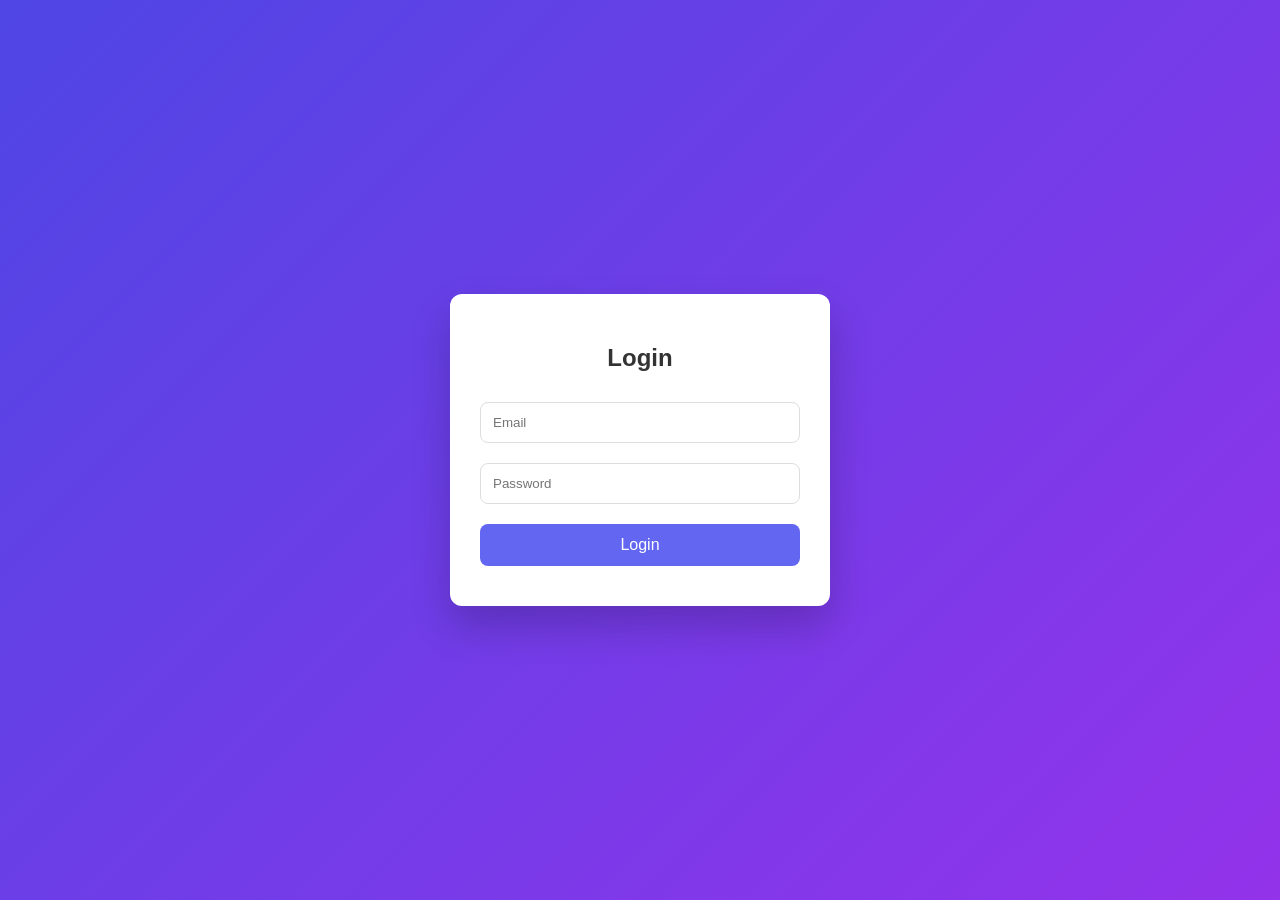
==== index.html @ ebada6c4 "Initial frontend commit" ====
<!DOCTYPE html>
<html>
<head>
  <title>Login</title>
  <link rel="stylesheet" href="css/style.css">
</head>
<body>

<div class="container">
  <h2>Login</h2>
  <input id="email" placeholder="Email">
  <input id="password" type="password" placeholder="Password">
  <button onclick="login()">Login</button>
</div>

<script src="js/script.js"></script>
</body>
</html>
---- css/style.css ----
* {
  box-sizing: border-box;
  font-family: "Segoe UI", sans-serif;
}

body {
  margin: 0;
  min-height: 100vh;
  background: linear-gradient(135deg, #4f46e5, #9333ea);
  display: flex;
  justify-content: center;
  align-items: center;
}

.container {
  background: #fff;
  padding: 30px;
  width: 380px;
  border-radius: 12px;
  box-shadow: 0 20px 40px rgba(0,0,0,0.2);
}

h2 {
  text-align: center;
  margin-bottom: 20px;
  color: #333;
}

input, button {
  width: 100%;
  padding: 12px;
  margin: 10px 0;
  border-radius: 8px;
  border: 1px solid #ddd;
}

input:focus {
  outline: none;
  border-color: #6366f1;
}

button {
  background: #6366f1;
  color: white;
  border: none;
  font-size: 16px;
  cursor: pointer;
}

button:hover {
  background: #4f46e5;
}

.card {
  background: #f9fafb;
  padding: 15px;
  border-radius: 10px;
  margin-bottom: 12px;
}

.logout {
  background: #ef4444;
}
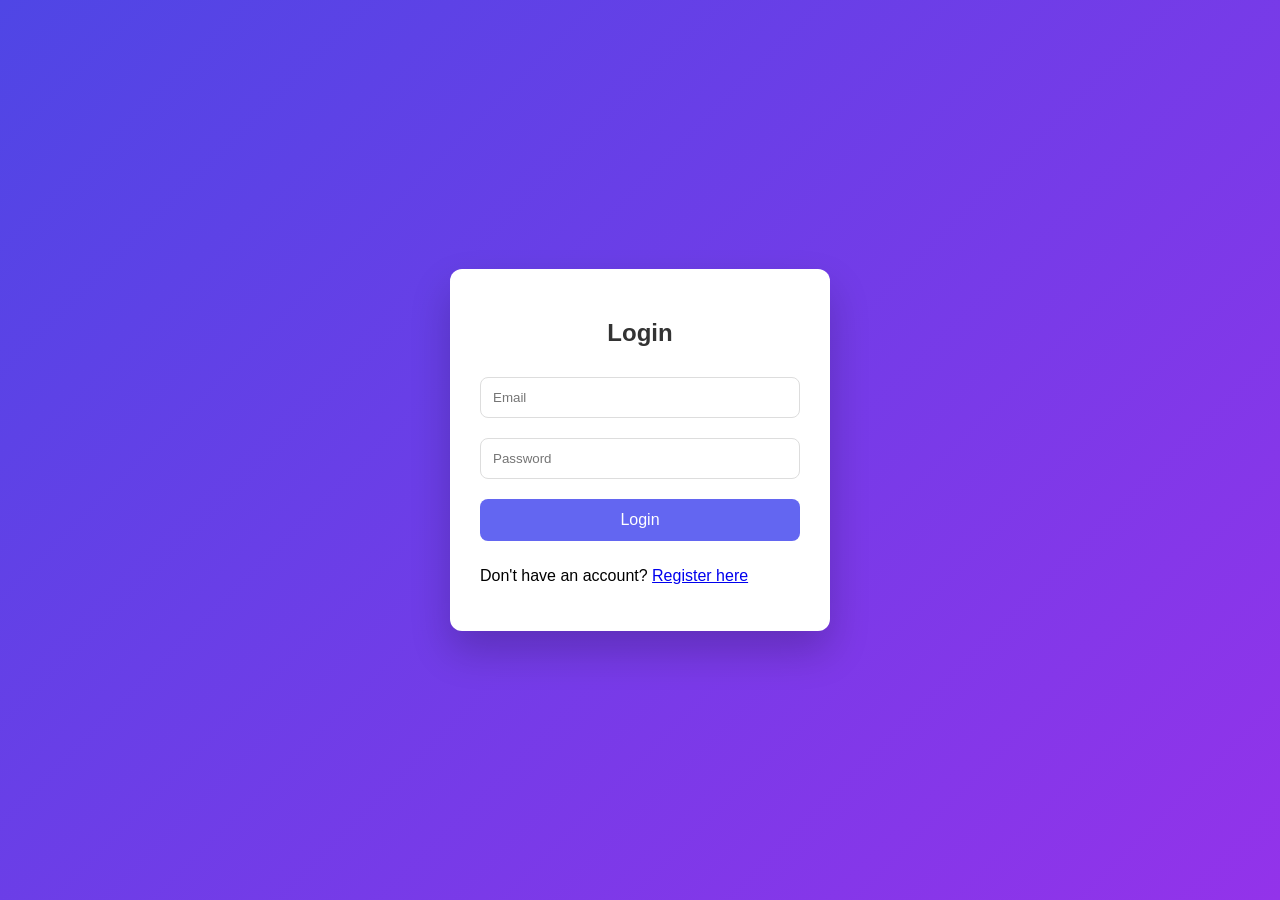
==== commit 3d14c584: "Use correct backend API path and add register page" ====
--- a/index.html
+++ b/index.html
@@ -11,6 +11,7 @@
   <input id="email" placeholder="Email">
   <input id="password" type="password" placeholder="Password">
   <button onclick="login()">Login</button>
+  <p>Don't have an account? <a href="register.html">Register here</a></p>
 </div>
 
 <script src="js/script.js"></script>
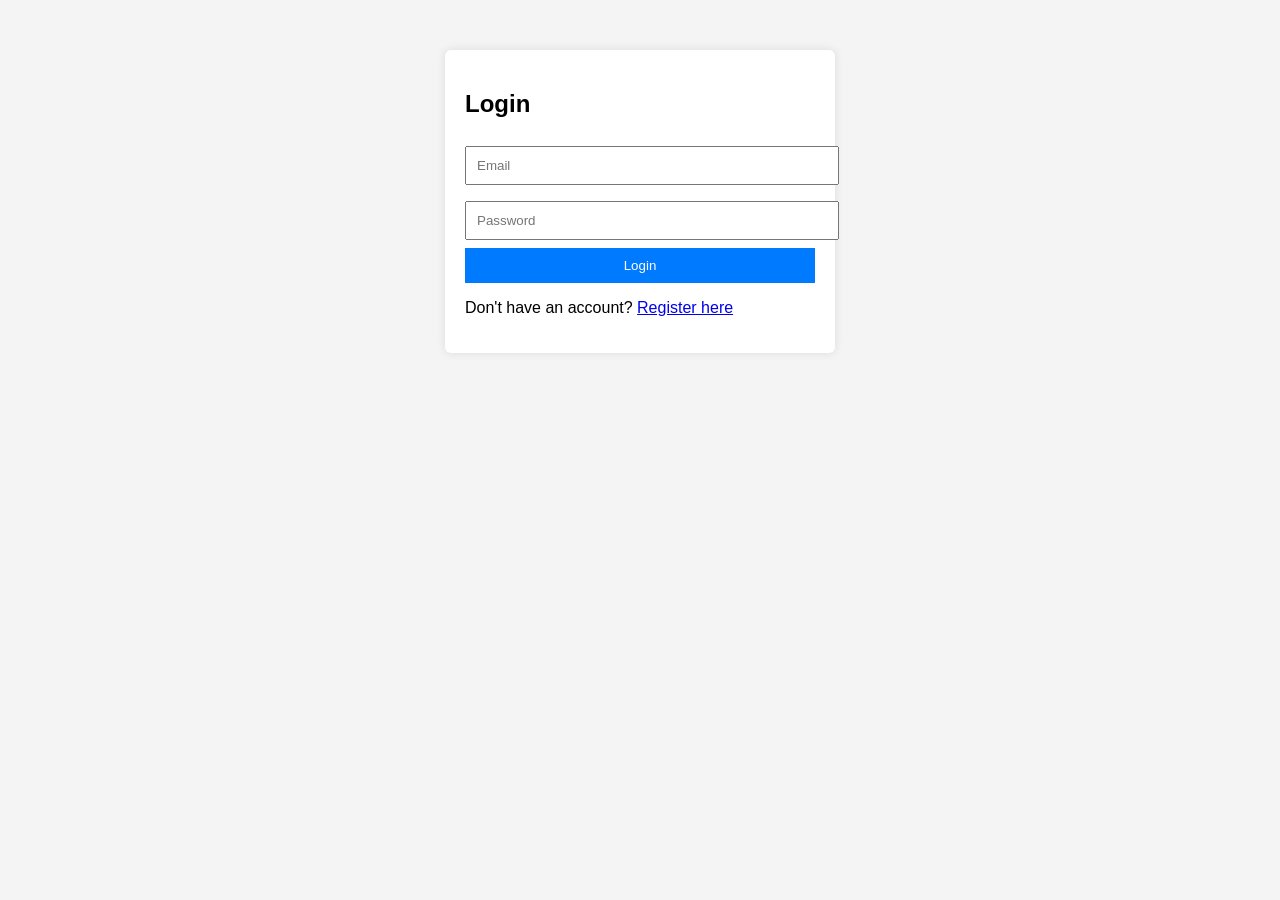
==== commit d0ca3cb3: "Update frontend and fix CORS" ====
--- a/index.html
+++ b/index.html
@@ -4,16 +4,24 @@
   <title>Login</title>
   <link rel="stylesheet" href="css/style.css">
 </head>
+
 <body>
 
 <div class="container">
-  <h2>Login</h2>
-  <input id="email" placeholder="Email">
-  <input id="password" type="password" placeholder="Password">
-  <button onclick="login()">Login</button>
-  <p>Don't have an account? <a href="register.html">Register here</a></p>
+
+<h2>Login</h2>
+
+<input id="email" placeholder="Email">
+<input id="password" type="password" placeholder="Password">
+
+<button onclick="login()">Login</button>
+
+<p>Don't have an account?  
+<a href="register.html">Register here</a></p>
+
 </div>
 
 <script src="js/script.js"></script>
+
 </body>
-</html>
+</html>
--- a/css/style.css
+++ b/css/style.css
@@ -1,63 +1,45 @@
-* {
-  box-sizing: border-box;
-  font-family: "Segoe UI", sans-serif;
+body{
+  font-family: Arial;
+  background:#f4f4f4;
 }
 
-body {
-  margin: 0;
-  min-height: 100vh;
-  background: linear-gradient(135deg, #4f46e5, #9333ea);
-  display: flex;
-  justify-content: center;
-  align-items: center;
+.container{
+  width:350px;
+  margin:50px auto;
+  padding:20px;
+  background:white;
+  border-radius:6px;
+  box-shadow:0 0 10px rgba(0,0,0,0.1);
 }
 
-.container {
-  background: #fff;
-  padding: 30px;
-  width: 380px;
-  border-radius: 12px;
-  box-shadow: 0 20px 40px rgba(0,0,0,0.2);
+input{
+  width:100%;
+  padding:10px;
+  margin:8px 0;
 }
 
-h2 {
-  text-align: center;
-  margin-bottom: 20px;
-  color: #333;
+button{
+  width:100%;
+  padding:10px;
+  background:#007BFF;
+  color:white;
+  border:none;
+  cursor:pointer;
 }
 
-input, button {
-  width: 100%;
-  padding: 12px;
-  margin: 10px 0;
-  border-radius: 8px;
-  border: 1px solid #ddd;
+button:hover{
+  background:#0056b3;
 }
 
-input:focus {
-  outline: none;
-  border-color: #6366f1;
+.card{
+  background:#fafafa;
+  padding:10px;
+  margin:10px 0;
+  border-radius:4px;
+  border:1px solid #ddd;
 }
 
-button {
-  background: #6366f1;
-  color: white;
-  border: none;
-  font-size: 16px;
-  cursor: pointer;
-}
-
-button:hover {
-  background: #4f46e5;
-}
-
-.card {
-  background: #f9fafb;
-  padding: 15px;
-  border-radius: 10px;
-  margin-bottom: 12px;
-}
-
-.logout {
-  background: #ef4444;
-}
+.logout{
+  margin-top:20px;
+  background:red;
+}
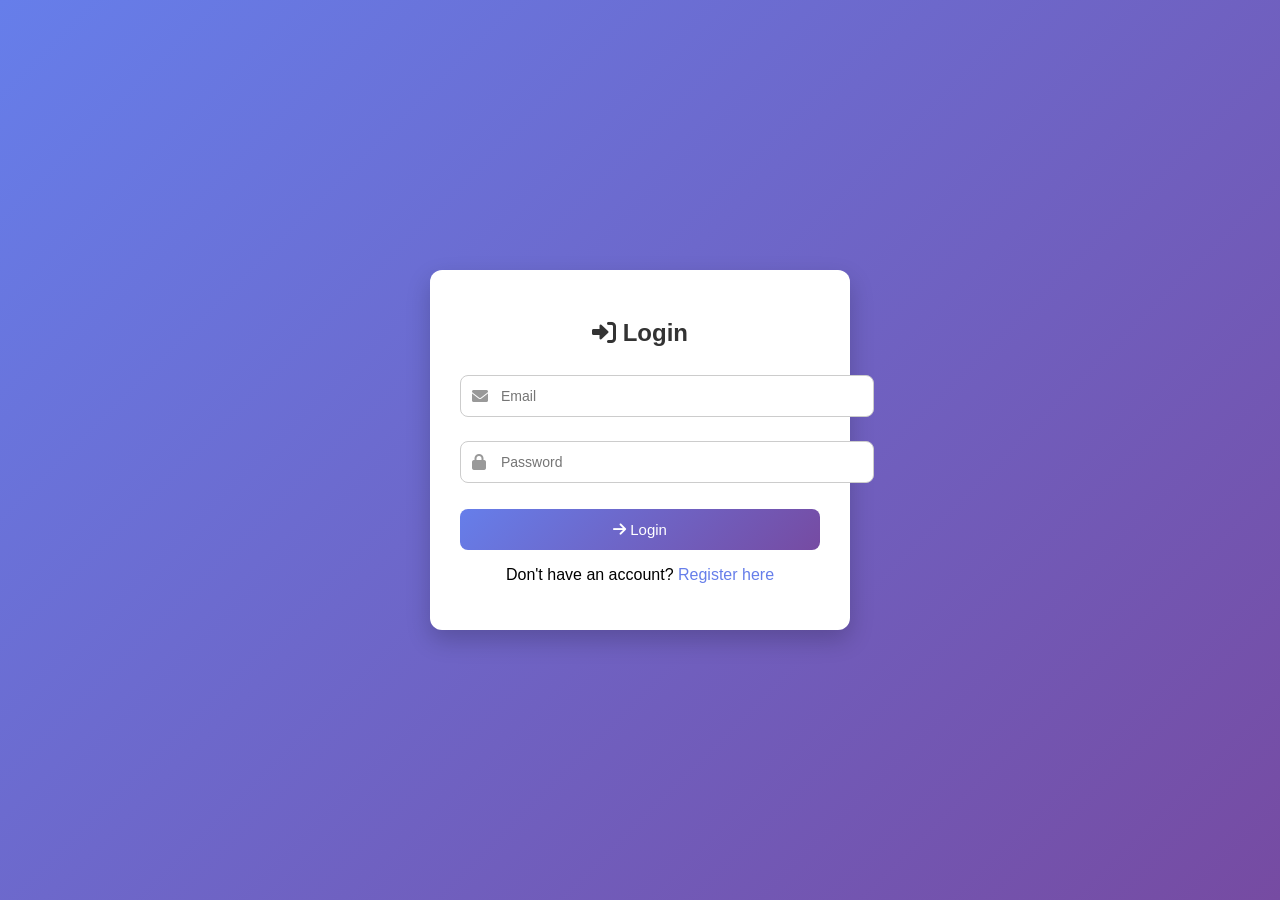
==== commit 30e81aee: "dashboard" ====
--- a/index.html
+++ b/index.html
@@ -3,18 +3,25 @@
 <head>
   <title>Login</title>
   <link rel="stylesheet" href="css/style.css">
+  <link rel="stylesheet" href="https://cdnjs.cloudflare.com/ajax/libs/font-awesome/6.0.0/css/all.min.css">
 </head>
 
 <body>
 
 <div class="container">
 
-<h2>Login</h2>
+<h2><i class="fas fa-sign-in-alt"></i> Login</h2>
 
-<input id="email" placeholder="Email">
-<input id="password" type="password" placeholder="Password">
+<div class="input-group">
+  <i class="fas fa-envelope input-icon"></i>
+  <input id="email" placeholder="Email" required>
+</div>
+<div class="input-group">
+  <i class="fas fa-lock input-icon"></i>
+  <input id="password" type="password" placeholder="Password" required>
+</div>
 
-<button onclick="login()">Login</button>
+<button onclick="login()"><i class="fas fa-arrow-right"></i> Login</button>
 
 <p>Don't have an account?  
 <a href="register.html">Register here</a></p>
--- a/css/style.css
+++ b/css/style.css
@@ -1,45 +1,375 @@
 body{
-  font-family: Arial;
-  background:#f4f4f4;
+font-family: "Segoe UI", Arial, sans-serif;
+background: linear-gradient(135deg,#667eea,#764ba2);
+margin:0;
+min-height:100vh;
+display:flex;
+justify-content:center;
+align-items:center;
 }
 
 .container{
-  width:350px;
-  margin:50px auto;
-  padding:20px;
-  background:white;
-  border-radius:6px;
-  box-shadow:0 0 10px rgba(0,0,0,0.1);
-}
-
-input{
-  width:100%;
-  padding:10px;
-  margin:8px 0;
+width:360px;
+background:white;
+padding:30px;
+border-radius:12px;
+box-shadow:0 10px 25px rgba(0,0,0,0.2);
+text-align:center;
+animation:fadeIn 0.6s ease;
+}
+
+h2{
+margin-bottom:20px;
+color:#333;
+}
+
+input,select{
+width:100%;
+padding:12px;
+margin:8px 0;
+border-radius:8px;
+border:1px solid #ccc;
+outline:none;
+font-size:14px;
+transition:0.3s;
+}
+
+.input-group {
+  position: relative;
+  margin: 8px 0;
+}
+
+.input-icon {
+  position: absolute;
+  left: 12px;
+  top: 50%;
+  transform: translateY(-50%);
+  color: #999;
+  z-index: 1;
+}
+
+.input-group input,
+.input-group select {
+  padding-left: 40px;
+}
+
+input:focus,select:focus{
+border-color:#667eea;
+box-shadow:0 0 5px rgba(102,126,234,0.5);
+}
+
+.input-group input:focus + .input-icon,
+.input-group input:focus ~ .input-icon,
+.input-group select:focus + .input-icon,
+.input-group select:focus ~ .input-icon {
+  color: #667eea;
 }
 
 button{
-  width:100%;
-  padding:10px;
-  background:#007BFF;
-  color:white;
-  border:none;
-  cursor:pointer;
+width:100%;
+padding:12px;
+margin-top:10px;
+border:none;
+border-radius:8px;
+background:linear-gradient(135deg,#667eea,#764ba2);
+color:white;
+font-size:15px;
+cursor:pointer;
+transition:0.3s;
 }
 
 button:hover{
-  background:#0056b3;
+transform:translateY(-2px);
+box-shadow:0 6px 12px rgba(0,0,0,0.2);
 }
 
 .card{
-  background:#fafafa;
-  padding:10px;
-  margin:10px 0;
-  border-radius:4px;
-  border:1px solid #ddd;
+background:white;
+padding:15px;
+margin:12px 0;
+border-radius:10px;
+box-shadow:0 4px 10px rgba(0,0,0,0.1);
+text-align:left;
+transition:0.3s;
+}
+
+.card:hover{
+transform:scale(1.02);
+}
+
+.card h3{
+margin:0;
+color:#333;
+}
+
+.card p{
+color:#555;
+margin:8px 0;
+}
+
+.card small{
+color:#888;
+}
+
+.card button{
+width:auto;
+padding:6px 10px;
+margin-right:6px;
+font-size:12px;
+border-radius:6px;
+border: none;
+cursor: pointer;
+transition: 0.3s;
+}
+
+.btn-edit{
+background:#28a745;
+color: white;
+}
+
+.btn-edit:hover{
+background:#218838;
+}
+
+.btn-delete{
+background:#dc3545;
+color: white;
+}
+
+.btn-delete:hover{
+background:#c82333;
 }
 
 .logout{
-  margin-top:20px;
-  background:red;
+background:#dc3545;
+margin-top:20px;
+}
+
+.logout:hover{
+background:#b02a37;
+}
+
+a{
+color:#667eea;
+text-decoration:none;
+}
+
+a:hover{
+text-decoration:underline;
+}
+
+@keyframes fadeIn{
+from{
+opacity:0;
+transform:translateY(15px);
+}
+to{
+opacity:1;
+transform:translateY(0);
+}
+}
+
+/* Dashboard Styles */
+.dashboard {
+  width: 100%;
+  height: 100vh;
+  background: #f8f9fa;
+  display: flex;
+  flex-direction: column;
+}
+
+.dashboard-header {
+  background: linear-gradient(135deg,#667eea,#764ba2);
+  color: white;
+  padding: 1rem 2rem;
+  display: flex;
+  justify-content: space-between;
+  align-items: center;
+  box-shadow: 0 2px 10px rgba(0,0,0,0.1);
+}
+
+.dashboard-header h1 {
+  margin: 0;
+  font-size: 1.5rem;
+}
+
+.logout-btn {
+  background: rgba(255,255,255,0.2);
+  border: 1px solid rgba(255,255,255,0.3);
+  color: white;
+  padding: 0.5rem 1rem;
+  border-radius: 6px;
+  cursor: pointer;
+  transition: 0.3s;
+  font-size: 0.9rem;
+}
+
+.logout-btn:hover {
+  background: rgba(255,255,255,0.3);
+}
+
+.dashboard-content {
+  display: flex;
+  flex: 1;
+  overflow: hidden;
+}
+
+.sidebar {
+  width: 250px;
+  background: white;
+  box-shadow: 2px 0 10px rgba(0,0,0,0.1);
+  padding: 2rem 0;
+}
+
+.sidebar nav ul {
+  list-style: none;
+  padding: 0;
+  margin: 0;
+}
+
+.sidebar nav ul li {
+  padding: 1rem 2rem;
+  cursor: pointer;
+  transition: 0.3s;
+  border-left: 4px solid transparent;
+}
+
+.sidebar nav ul li:hover {
+  background: #f8f9fa;
+}
+
+.sidebar nav ul li.active {
+  background: #e9ecef;
+  border-left-color: #667eea;
+  font-weight: bold;
+}
+
+.sidebar nav ul li i {
+  margin-right: 0.5rem;
+  width: 20px;
+}
+
+.main-content {
+  flex: 1;
+  padding: 2rem;
+  overflow-y: auto;
+}
+
+.stats-grid {
+  display: grid;
+  grid-template-columns: repeat(auto-fit, minmax(250px, 1fr));
+  gap: 1.5rem;
+  margin-bottom: 2rem;
+}
+
+.stat-card {
+  background: white;
+  padding: 1.5rem;
+  border-radius: 12px;
+  box-shadow: 0 4px 15px rgba(0,0,0,0.1);
+  display: flex;
+  align-items: center;
+  transition: 0.3s;
+}
+
+.stat-card:hover {
+  transform: translateY(-5px);
+  box-shadow: 0 8px 25px rgba(0,0,0,0.15);
+}
+
+.stat-icon {
+  font-size: 2rem;
+  color: #667eea;
+  margin-right: 1rem;
+}
+
+.stat-info h3 {
+  margin: 0;
+  font-size: 2rem;
+  color: #333;
+}
+
+.stat-info p {
+  margin: 0.5rem 0 0 0;
+  color: #666;
+  font-size: 0.9rem;
+}
+
+.section {
+  background: white;
+  padding: 2rem;
+  border-radius: 12px;
+  box-shadow: 0 4px 15px rgba(0,0,0,0.1);
+  margin-bottom: 2rem;
+}
+
+.section h2 {
+  margin-top: 0;
+  color: #333;
+  border-bottom: 2px solid #f8f9fa;
+  padding-bottom: 0.5rem;
+}
+
+.section h2 i {
+  margin-right: 0.5rem;
+  color: #667eea;
+}
+
+.announcement-form {
+  display: grid;
+  gap: 1rem;
+}
+
+.announcement-form input,
+.announcement-form textarea {
+  padding: 0.75rem;
+  border: 1px solid #ddd;
+  border-radius: 6px;
+  font-family: inherit;
+}
+
+.announcement-form textarea {
+  resize: vertical;
+  min-height: 100px;
+}
+
+.btn-primary {
+  background: linear-gradient(135deg,#667eea,#764ba2);
+  color: white;
+  border: none;
+  padding: 0.75rem 1.5rem;
+  border-radius: 6px;
+  cursor: pointer;
+  transition: 0.3s;
+  font-size: 1rem;
+  width: auto;
+}
+
+.btn-primary:hover {
+  transform: translateY(-2px);
+  box-shadow: 0 6px 12px rgba(0,0,0,0.2);
+}
+
+.announcements-list {
+  display: grid;
+  gap: 1rem;
+}
+
+.welcome-section {
+  background: linear-gradient(135deg,#667eea,#764ba2);
+  color: white;
+  padding: 2rem;
+  border-radius: 12px;
+  margin-bottom: 2rem;
+}
+
+.welcome-section h2 {
+  margin-top: 0;
+  color: white;
+  border-bottom: none;
+}
+
+.welcome-section p {
+  margin: 0.5rem 0 0 0;
+  opacity: 0.9;
 }
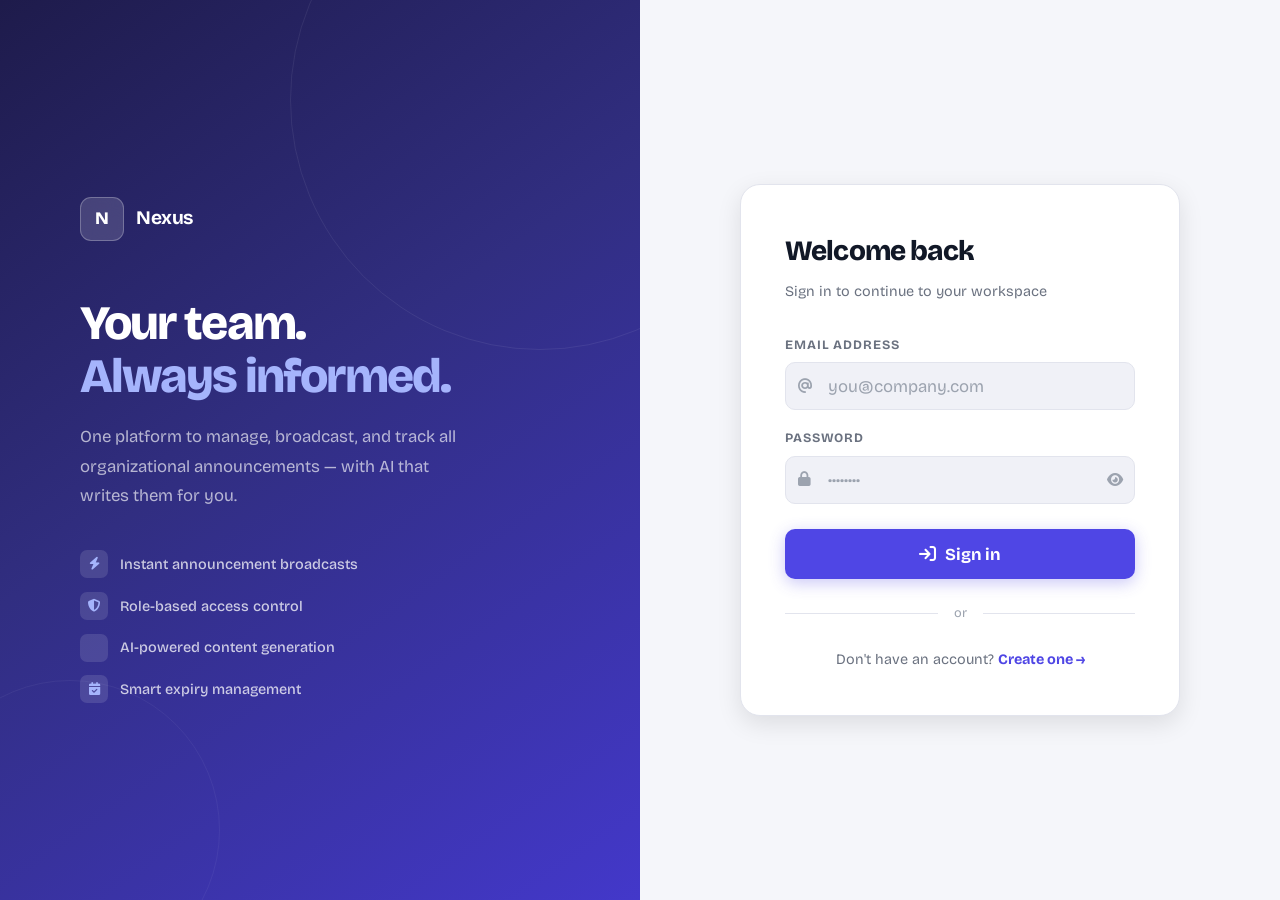
==== commit d2feed43: "update ui" ====
--- a/index.html
+++ b/index.html
@@ -1,34 +1,69 @@
 <!DOCTYPE html>
-<html>
+<html lang="en">
 <head>
-  <title>Login</title>
-  <link rel="stylesheet" href="css/style.css">
-  <link rel="stylesheet" href="https://cdnjs.cloudflare.com/ajax/libs/font-awesome/6.0.0/css/all.min.css">
+<meta charset="UTF-8">
+<meta name="viewport" content="width=device-width, initial-scale=1.0">
+<title>Nexus · Sign In</title>
+<link rel="preconnect" href="https://fonts.googleapis.com">
+<link href="https://fonts.googleapis.com/css2?family=Bricolage+Grotesque:opsz,wght@12..96,400;500;600;700;800&family=Geist+Mono:wght@400;500&display=swap" rel="stylesheet">
+<link rel="stylesheet" href="https://cdnjs.cloudflare.com/ajax/libs/font-awesome/6.4.0/css/all.min.css">
+<link rel="stylesheet" href="css/style.css">
 </head>
+<body class="auth-body">
 
-<body>
-
-<div class="container">
-
-<h2><i class="fas fa-sign-in-alt"></i> Login</h2>
-
-<div class="input-group">
-  <i class="fas fa-envelope input-icon"></i>
-  <input id="email" placeholder="Email" required>
-</div>
-<div class="input-group">
-  <i class="fas fa-lock input-icon"></i>
-  <input id="password" type="password" placeholder="Password" required>
+<!-- Left decorative panel -->
+<div class="auth-left">
+  <div class="auth-brand">
+    <div class="brand-mark">N</div>
+    <span class="brand-name">Nexus</span>
+  </div>
+  <div class="auth-hero">
+    <h1>Your team.<br><em>Always informed.</em></h1>
+    <p>One platform to manage, broadcast, and track all organizational announcements — with AI that writes them for you.</p>
+    <ul class="feature-list">
+      <li><i class="fas fa-bolt"></i> Instant announcement broadcasts</li>
+      <li><i class="fas fa-shield-halved"></i> Role-based access control</li>
+      <li><i class="fas fa-sparkles"></i> AI-powered content generation</li>
+      <li><i class="fas fa-calendar-check"></i> Smart expiry management</li>
+    </ul>
+  </div>
 </div>
 
-<button onclick="login()"><i class="fas fa-arrow-right"></i> Login</button>
+<!-- Right form panel -->
+<div class="auth-right">
+  <div class="auth-card">
+    <div class="auth-card-hd">
+      <h2>Welcome back</h2>
+      <p>Sign in to continue to your workspace</p>
+    </div>
 
-<p>Don't have an account?  
-<a href="register.html">Register here</a></p>
+    <div class="form-field">
+      <label>Email address</label>
+      <div class="field-wrap">
+        <input id="email" type="email" placeholder="you@company.com" autocomplete="email">
+        <i class="fas fa-at field-icon"></i>
+      </div>
+    </div>
 
+    <div class="form-field">
+      <label>Password</label>
+      <div class="field-wrap">
+        <input id="password" type="password" placeholder="••••••••" autocomplete="current-password">
+        <i class="fas fa-lock field-icon"></i>
+        <button class="field-toggle" onclick="togglePwd('password',this)" tabindex="-1"><i class="fas fa-eye"></i></button>
+      </div>
+    </div>
+
+    <button class="btn-cta" id="loginBtn" onclick="login()">
+      <i class="fas fa-arrow-right-to-bracket"></i> Sign in
+    </button>
+
+    <div class="auth-divider"><span>or</span></div>
+    <p class="auth-switch">Don't have an account? <a href="register.html">Create one →</a></p>
+  </div>
 </div>
 
+<div id="toastContainer" class="toast-stack"></div>
 <script src="js/script.js"></script>
-
 </body>
 </html>
--- a/css/style.css
+++ b/css/style.css
@@ -1,375 +1,1055 @@
-body{
-font-family: "Segoe UI", Arial, sans-serif;
-background: linear-gradient(135deg,#667eea,#764ba2);
-margin:0;
-min-height:100vh;
-display:flex;
-justify-content:center;
-align-items:center;
-}
-
-.container{
-width:360px;
-background:white;
-padding:30px;
-border-radius:12px;
-box-shadow:0 10px 25px rgba(0,0,0,0.2);
-text-align:center;
-animation:fadeIn 0.6s ease;
-}
-
-h2{
-margin-bottom:20px;
-color:#333;
-}
-
-input,select{
-width:100%;
-padding:12px;
-margin:8px 0;
-border-radius:8px;
-border:1px solid #ccc;
-outline:none;
-font-size:14px;
-transition:0.3s;
-}
-
-.input-group {
+/* ═══════════════════════════════════════════════════
+   NEXUS — Light Enterprise Platform
+   Clean, professional, large-type, warm white base
+═══════════════════════════════════════════════════ */
+
+@import url('https://fonts.googleapis.com/css2?family=Bricolage+Grotesque:opsz,wght@12..96,300;400;500;600;700;800&family=Geist+Mono:wght@400;500&display=swap');
+
+*, *::before, *::after { box-sizing: border-box; margin: 0; padding: 0; }
+
+:root {
+  /* Light palette */
+  --bg:          #f5f6fa;
+  --bg-card:     #ffffff;
+  --bg-subtle:   #f0f1f7;
+  --bg-hover:    #e8eaf4;
+  --bg-active:   #e2e4f0;
+
+  /* Borders */
+  --border:      #e2e4ed;
+  --border-hi:   #c8cce0;
+
+  /* Text — larger, bolder */
+  --text-1: #111827;
+  --text-2: #374151;
+  --text-3: #6b7280;
+  --text-4: #9ca3af;
+
+  /* Accent — vivid teal-indigo */
+  --accent:      #4f46e5;
+  --accent-lt:   #eef2ff;
+  --accent-glow: rgba(79,70,229,0.15);
+  --accent-2:    #6366f1;
+
+  /* Status */
+  --green:  #059669;
+  --green-lt: #ecfdf5;
+  --amber:  #d97706;
+  --amber-lt: #fffbeb;
+  --red:    #dc2626;
+  --red-lt: #fef2f2;
+
+  /* Layout */
+  --sidebar-w: 252px;
+  --sidebar-collapsed: 66px;
+  --topbar-h: 66px;
+  --radius:    10px;
+  --radius-lg: 14px;
+  --radius-xl: 20px;
+
+  /* Typography — BIGGER */
+  --font: 'Bricolage Grotesque', sans-serif;
+  --mono: 'Geist Mono', monospace;
+  --text-xs:   0.8rem;
+  --text-sm:   0.9rem;
+  --text-base: 1rem;
+  --text-md:   1.05rem;
+  --text-lg:   1.2rem;
+  --text-xl:   1.4rem;
+  --text-2xl:  1.75rem;
+  --text-3xl:  2.25rem;
+  --text-4xl:  3rem;
+
+  /* Shadows */
+  --shadow-xs: 0 1px 3px rgba(0,0,0,0.06), 0 1px 2px rgba(0,0,0,0.04);
+  --shadow-sm: 0 2px 8px rgba(0,0,0,0.08);
+  --shadow-md: 0 8px 24px rgba(0,0,0,0.10);
+  --shadow-lg: 0 20px 50px rgba(0,0,0,0.14);
+}
+
+html { font-size: 16px; }
+body {
+  font-family: var(--font);
+  font-size: var(--text-base);
+  color: var(--text-1);
+  background: var(--bg);
+  -webkit-font-smoothing: antialiased;
+  line-height: 1.6;
+}
+
+/* ─── AUTH PAGES ──────────────────────────────────────── */
+.auth-body {
+  min-height: 100vh;
+  display: grid;
+  grid-template-columns: 1fr 1fr;
+  background: var(--bg);
+}
+
+/* Left decorative side */
+.auth-left {
+  background: linear-gradient(145deg, #1e1b4b 0%, #312e81 45%, #4338ca 100%);
+  display: flex;
+  flex-direction: column;
+  justify-content: center;
+  padding: 5rem;
   position: relative;
-  margin: 8px 0;
-}
-
-.input-icon {
+  overflow: hidden;
+}
+.auth-left::before {
+  content: '';
   position: absolute;
-  left: 12px;
-  top: 50%;
-  transform: translateY(-50%);
-  color: #999;
+  width: 500px; height: 500px;
+  border: 1px solid rgba(255,255,255,0.07);
+  border-radius: 50%;
+  top: -150px; right: -150px;
+}
+.auth-left::after {
+  content: '';
+  position: absolute;
+  width: 300px; height: 300px;
+  border: 1px solid rgba(255,255,255,0.05);
+  border-radius: 50%;
+  bottom: -80px; left: -80px;
+}
+
+.auth-brand {
+  display: flex;
+  align-items: center;
+  gap: 0.75rem;
+  margin-bottom: 3.5rem;
+}
+.brand-mark {
+  width: 44px; height: 44px;
+  background: rgba(255,255,255,0.15);
+  backdrop-filter: blur(10px);
+  border: 1px solid rgba(255,255,255,0.25);
+  border-radius: 11px;
+  display: flex; align-items: center; justify-content: center;
+  font-family: var(--font);
+  font-weight: 800;
+  font-size: 1.1rem;
+  color: white;
+  flex-shrink: 0;
+}
+.brand-mark.sm { width: 36px; height: 36px; font-size: 0.9rem; border-radius: 9px; }
+.brand-name {
+  font-size: var(--text-lg);
+  font-weight: 700;
+  color: white;
+  letter-spacing: -0.02em;
+}
+
+.auth-hero { position: relative; z-index: 1; }
+.auth-hero h1 {
+  font-size: var(--text-4xl);
+  font-weight: 800;
+  line-height: 1.1;
+  letter-spacing: -0.04em;
+  color: white;
+  margin-bottom: 1.25rem;
+}
+.auth-hero h1 em {
+  font-style: normal;
+  color: #a5b4fc;
+}
+.auth-hero p {
+  font-size: var(--text-md);
+  color: rgba(255,255,255,0.65);
+  line-height: 1.75;
+  max-width: 380px;
+  margin-bottom: 2.5rem;
+}
+
+.feature-list { list-style: none; display: flex; flex-direction: column; gap: 0.85rem; }
+.feature-list li {
+  display: flex;
+  align-items: center;
+  gap: 0.75rem;
+  font-size: var(--text-sm);
+  color: rgba(255,255,255,0.75);
+  font-weight: 500;
+}
+.feature-list li i {
+  width: 28px; height: 28px;
+  background: rgba(255,255,255,0.12);
+  border-radius: 7px;
+  display: flex; align-items: center; justify-content: center;
+  font-size: 0.8rem;
+  color: #a5b4fc;
+  flex-shrink: 0;
+}
+
+/* Auth right */
+.auth-right {
+  display: flex;
+  align-items: center;
+  justify-content: center;
+  padding: 3rem;
+  background: var(--bg);
+}
+
+.auth-card {
+  width: 100%;
+  max-width: 440px;
+  background: var(--bg-card);
+  border: 1px solid var(--border);
+  border-radius: var(--radius-xl);
+  padding: 2.75rem;
+  box-shadow: var(--shadow-md);
+  animation: fadeUp 0.5s cubic-bezier(0.22,1,0.36,1);
+}
+.auth-card-hd { margin-bottom: 2rem; }
+.auth-card-hd h2 {
+  font-size: var(--text-2xl);
+  font-weight: 800;
+  letter-spacing: -0.03em;
+  color: var(--text-1);
+  margin-bottom: 0.35rem;
+}
+.auth-card-hd p { font-size: var(--text-sm); color: var(--text-3); }
+
+/* Form */
+.form-row { display: grid; grid-template-columns: 1fr 1fr; gap: 0.85rem; }
+.form-field { margin-bottom: 1.1rem; }
+.form-field label {
+  display: block;
+  font-size: var(--text-xs);
+  font-weight: 700;
+  text-transform: uppercase;
+  letter-spacing: 0.07em;
+  color: var(--text-3);
+  margin-bottom: 0.45rem;
+}
+.label-note { font-weight: 400; text-transform: none; letter-spacing: 0; color: var(--text-4); font-size: 0.72rem; }
+
+.field-wrap {
+  position: relative;
+  display: flex;
+  align-items: center;
+}
+.field-icon {
+  position: absolute;
+  left: 13px;
+  color: var(--text-4);
+  font-size: var(--text-sm);
+  pointer-events: none;
   z-index: 1;
-}
-
-.input-group input,
-.input-group select {
-  padding-left: 40px;
-}
-
-input:focus,select:focus{
-border-color:#667eea;
-box-shadow:0 0 5px rgba(102,126,234,0.5);
-}
-
-.input-group input:focus + .input-icon,
-.input-group input:focus ~ .input-icon,
-.input-group select:focus + .input-icon,
-.input-group select:focus ~ .input-icon {
-  color: #667eea;
-}
-
-button{
-width:100%;
-padding:12px;
-margin-top:10px;
-border:none;
-border-radius:8px;
-background:linear-gradient(135deg,#667eea,#764ba2);
-color:white;
-font-size:15px;
-cursor:pointer;
-transition:0.3s;
-}
-
-button:hover{
-transform:translateY(-2px);
-box-shadow:0 6px 12px rgba(0,0,0,0.2);
-}
-
-.card{
-background:white;
-padding:15px;
-margin:12px 0;
-border-radius:10px;
-box-shadow:0 4px 10px rgba(0,0,0,0.1);
-text-align:left;
-transition:0.3s;
-}
-
-.card:hover{
-transform:scale(1.02);
-}
-
-.card h3{
-margin:0;
-color:#333;
-}
-
-.card p{
-color:#555;
-margin:8px 0;
-}
-
-.card small{
-color:#888;
-}
-
-.card button{
-width:auto;
-padding:6px 10px;
-margin-right:6px;
-font-size:12px;
-border-radius:6px;
-border: none;
-cursor: pointer;
-transition: 0.3s;
-}
-
-.btn-edit{
-background:#28a745;
-color: white;
-}
-
-.btn-edit:hover{
-background:#218838;
-}
-
-.btn-delete{
-background:#dc3545;
-color: white;
-}
-
-.btn-delete:hover{
-background:#c82333;
-}
-
-.logout{
-background:#dc3545;
-margin-top:20px;
-}
-
-.logout:hover{
-background:#b02a37;
-}
-
-a{
-color:#667eea;
-text-decoration:none;
-}
-
-a:hover{
-text-decoration:underline;
-}
-
-@keyframes fadeIn{
-from{
-opacity:0;
-transform:translateY(15px);
-}
-to{
-opacity:1;
-transform:translateY(0);
-}
-}
-
-/* Dashboard Styles */
-.dashboard {
+  transition: color 0.2s;
+}
+.field-wrap input,
+.field-wrap select,
+.field-wrap textarea {
   width: 100%;
+  height: 48px;
+  padding: 0 14px 0 42px;
+  background: var(--bg-subtle);
+  border: 1.5px solid var(--border);
+  border-radius: var(--radius);
+  color: var(--text-1);
+  font-family: var(--font);
+  font-size: var(--text-md);
+  font-weight: 500;
+  outline: none;
+  transition: all 0.2s;
+  -webkit-appearance: none;
+}
+.field-wrap textarea {
+  height: auto;
+  padding: 12px 14px;
+  resize: vertical;
+  min-height: 110px;
+  font-size: var(--text-base);
+}
+.no-icon { padding-left: 14px !important; }
+.field-wrap input:focus,
+.field-wrap select:focus,
+.field-wrap textarea:focus {
+  border-color: var(--accent);
+  background: #fff;
+  box-shadow: 0 0 0 3px var(--accent-glow);
+}
+.field-wrap input:focus + .field-icon,
+.field-wrap select:focus + .field-icon { color: var(--accent); }
+.field-wrap input::placeholder,
+.field-wrap textarea::placeholder { color: var(--text-4); font-weight: 400; }
+
+.select-wrap { position: relative; }
+.select-wrap select { cursor: pointer; padding-right: 36px; }
+.select-arrow { position: absolute; right: 13px; color: var(--text-4); font-size: 0.7rem; pointer-events: none; }
+
+.field-toggle {
+  position: absolute;
+  right: 12px;
+  background: none; border: none;
+  color: var(--text-4);
+  cursor: pointer; font-size: var(--text-sm);
+  transition: color 0.2s;
+}
+.field-toggle:hover { color: var(--text-2); }
+
+/* Buttons */
+.btn-cta {
+  width: 100%;
+  height: 50px;
+  display: inline-flex;
+  align-items: center;
+  justify-content: center;
+  gap: 0.6rem;
+  background: var(--accent);
+  color: white;
+  font-family: var(--font);
+  font-size: var(--text-md);
+  font-weight: 700;
+  border: none;
+  border-radius: var(--radius);
+  cursor: pointer;
+  transition: all 0.22s cubic-bezier(0.22,1,0.36,1);
+  box-shadow: 0 4px 16px rgba(79,70,229,0.3);
+  margin-top: 0.5rem;
+  letter-spacing: -0.01em;
+}
+.btn-cta:hover { background: #4338ca; transform: translateY(-2px); box-shadow: 0 8px 24px rgba(79,70,229,0.4); }
+.btn-cta:active { transform: none; }
+.btn-cta.sm { width: auto; height: 42px; padding: 0 1.25rem; font-size: var(--text-sm); margin-top: 0; }
+.btn-cta[disabled] { opacity: 0.55; pointer-events: none; }
+
+.btn-ghost {
+  display: inline-flex;
+  align-items: center;
+  gap: 0.4rem;
+  height: 42px;
+  padding: 0 1.1rem;
+  background: var(--bg-subtle);
+  border: 1.5px solid var(--border);
+  border-radius: var(--radius);
+  color: var(--text-2);
+  font-family: var(--font);
+  font-size: var(--text-sm);
+  font-weight: 600;
+  cursor: pointer;
+  transition: all 0.2s;
+}
+.btn-ghost:hover { background: var(--bg-hover); color: var(--text-1); }
+
+.btn-icon {
+  width: 36px; height: 36px;
+  display: inline-flex; align-items: center; justify-content: center;
+  background: var(--bg-subtle);
+  border: 1.5px solid var(--border);
+  border-radius: 8px;
+  color: var(--text-3);
+  font-size: 0.85rem;
+  cursor: pointer;
+  transition: all 0.2s;
+}
+.btn-icon:hover { background: var(--bg-hover); color: var(--text-1); }
+.btn-icon.edit:hover { background: #eff6ff; color: #2563eb; border-color: #bfdbfe; }
+.btn-icon.del:hover  { background: var(--red-lt); color: var(--red); border-color: #fecaca; }
+
+.auth-divider {
+  display: flex; align-items: center; gap: 1rem;
+  margin: 1.5rem 0;
+  color: var(--text-4);
+  font-size: var(--text-xs);
+}
+.auth-divider::before, .auth-divider::after { content: ''; flex: 1; height: 1px; background: var(--border); }
+.auth-switch { text-align: center; font-size: var(--text-sm); color: var(--text-3); }
+.auth-switch a { color: var(--accent); font-weight: 700; text-decoration: none; }
+.auth-switch a:hover { text-decoration: underline; }
+
+/* ─── DASHBOARD ───────────────────────────────────────── */
+.dash-layout {
+  display: grid;
+  grid-template-columns: var(--sidebar-w) 1fr;
+  min-height: 100vh;
+  transition: grid-template-columns 0.3s cubic-bezier(0.22,1,0.36,1);
+}
+.dash-layout.collapsed { grid-template-columns: var(--sidebar-collapsed) 1fr; }
+
+/* Sidebar */
+.dash-sidebar {
+  background: var(--bg-card);
+  border-right: 1.5px solid var(--border);
+  display: flex;
+  flex-direction: column;
   height: 100vh;
-  background: #f8f9fa;
+  position: sticky;
+  top: 0;
+  overflow: hidden;
+  transition: width 0.3s cubic-bezier(0.22,1,0.36,1);
+  z-index: 50;
+}
+
+.sidebar-top {
+  display: flex;
+  align-items: center;
+  justify-content: space-between;
+  padding: 1.1rem 1rem;
+  border-bottom: 1px solid var(--border);
+  gap: 0.5rem;
+}
+.sidebar-brand {
+  display: flex;
+  align-items: center;
+  gap: 0.65rem;
+  white-space: nowrap;
+  overflow: hidden;
+}
+
+/* Brand mark on dashboard — colored */
+.dash-sidebar .brand-mark {
+  background: var(--accent);
+  color: white;
+  border: none;
+}
+
+.toggle-btn {
+  width: 30px; height: 30px;
+  background: var(--bg-subtle);
+  border: 1.5px solid var(--border);
+  border-radius: 7px;
+  color: var(--text-3);
+  cursor: pointer;
+  font-size: 0.8rem;
+  display: flex; align-items: center; justify-content: center;
+  flex-shrink: 0;
+  transition: all 0.2s;
+}
+.toggle-btn:hover { background: var(--bg-hover); color: var(--text-1); }
+
+.sidebar-section {
+  font-size: 0.7rem;
+  font-weight: 800;
+  text-transform: uppercase;
+  letter-spacing: 0.1em;
+  color: var(--text-4);
+  padding: 1rem 1.1rem 0.4rem;
+  white-space: nowrap;
+}
+
+.sidebar-nav { display: flex; flex-direction: column; gap: 2px; padding: 0 0.6rem; }
+.nav-item {
+  display: flex;
+  align-items: center;
+  gap: 0.75rem;
+  padding: 0.65rem 0.8rem;
+  border-radius: var(--radius);
+  color: var(--text-3);
+  text-decoration: none;
+  font-size: var(--text-sm);
+  font-weight: 600;
+  transition: all 0.15s;
+  white-space: nowrap;
+  overflow: hidden;
+  border: 1.5px solid transparent;
+  cursor: pointer;
+}
+.nav-item:hover { background: var(--bg-subtle); color: var(--text-1); }
+.nav-item.active {
+  background: var(--accent-lt);
+  color: var(--accent);
+  border-color: rgba(79,70,229,0.18);
+}
+.nav-item.danger:hover { background: var(--red-lt); color: var(--red); }
+
+.nav-icon { width: 18px; text-align: center; font-size: 0.9rem; flex-shrink: 0; }
+.nav-label { flex: 1; }
+
+.sidebar-spacer { flex: 1; }
+.sidebar-user {
+  border-top: 1.5px solid var(--border);
+  padding: 0.9rem 1rem;
+  display: flex;
+  align-items: center;
+  gap: 0.75rem;
+  overflow: hidden;
+}
+.user-ava {
+  width: 36px; height: 36px;
+  border-radius: 50%;
+  background: linear-gradient(135deg, var(--accent), #7c3aed);
+  display: flex; align-items: center; justify-content: center;
+  font-weight: 800;
+  font-size: 0.95rem;
+  color: white;
+  flex-shrink: 0;
+}
+.user-meta { overflow: hidden; white-space: nowrap; }
+.user-meta strong { display: block; font-size: var(--text-sm); font-weight: 700; color: var(--text-1); overflow: hidden; text-overflow: ellipsis; }
+.user-meta span { font-size: var(--text-xs); color: var(--text-4); }
+
+/* Collapsed sidebar hide text */
+.dash-layout.collapsed .brand-name,
+.dash-layout.collapsed .nav-label,
+.dash-layout.collapsed .sidebar-section,
+.dash-layout.collapsed .user-meta {
+  opacity: 0; pointer-events: none; width: 0; overflow: hidden;
+}
+.dash-layout.collapsed .nav-item { justify-content: center; padding: 0.65rem; gap: 0; }
+.dash-layout.collapsed .sidebar-user { justify-content: center; }
+
+/* Main area */
+.dash-main { display: flex; flex-direction: column; min-height: 100vh; background: var(--bg); }
+
+.dash-topbar {
+  height: var(--topbar-h);
+  background: var(--bg-card);
+  border-bottom: 1.5px solid var(--border);
+  display: flex;
+  align-items: center;
+  justify-content: space-between;
+  padding: 0 2rem;
+  gap: 1.5rem;
+  position: sticky;
+  top: 0;
+  z-index: 40;
+  box-shadow: var(--shadow-xs);
+}
+.topbar-left { flex: 1; }
+.topbar-left h1 {
+  font-size: var(--text-xl);
+  font-weight: 800;
+  letter-spacing: -0.03em;
+  color: var(--text-1);
+}
+.topbar-left p { font-size: var(--text-xs); color: var(--text-4); margin-top: 1px; }
+
+.topbar-right { display: flex; align-items: center; gap: 0.75rem; flex-shrink: 0; }
+.topbar-stat {
+  display: flex; flex-direction: column; align-items: center;
+  background: var(--bg-subtle);
+  border: 1.5px solid var(--border);
+  border-radius: var(--radius);
+  padding: 0.3rem 0.9rem;
+  min-width: 56px;
+}
+.topbar-stat span { font-size: var(--text-lg); font-weight: 800; color: var(--text-1); line-height: 1; }
+.topbar-stat label { font-size: 0.65rem; color: var(--text-4); font-weight: 600; text-transform: uppercase; letter-spacing: 0.05em; }
+
+.topbar-btn {
+  height: 40px;
+  display: inline-flex; align-items: center; gap: 0.5rem;
+  background: var(--accent);
+  color: white;
+  font-family: var(--font);
+  font-size: var(--text-sm);
+  font-weight: 700;
+  border: none;
+  border-radius: var(--radius);
+  padding: 0 1.1rem;
+  cursor: pointer;
+  transition: all 0.2s;
+  box-shadow: 0 2px 10px rgba(79,70,229,0.25);
+  white-space: nowrap;
+}
+.topbar-btn:hover { background: #4338ca; transform: translateY(-1px); }
+.topbar-ai-btn {
+  height: 40px;
+  display: inline-flex; align-items: center; gap: 0.5rem;
+  background: linear-gradient(135deg, #7c3aed, #4f46e5);
+  color: white;
+  font-family: var(--font);
+  font-size: var(--text-sm);
+  font-weight: 700;
+  border: none;
+  border-radius: var(--radius);
+  padding: 0 1.1rem;
+  cursor: pointer;
+  transition: all 0.2s;
+  box-shadow: 0 2px 12px rgba(124,58,237,0.3);
+  white-space: nowrap;
+}
+.topbar-ai-btn:hover { opacity: 0.9; transform: translateY(-1px); }
+
+/* Content */
+.dash-content { flex: 1; padding: 1.75rem 2rem; overflow-y: auto; }
+
+/* Stat row */
+.stat-row {
+  display: grid;
+  grid-template-columns: repeat(4, 1fr);
+  gap: 1rem;
+  margin-bottom: 1.5rem;
+}
+.stat-card {
+  background: var(--bg-card);
+  border: 1.5px solid var(--border);
+  border-radius: var(--radius-lg);
+  padding: 1.35rem 1.5rem;
+  display: flex;
+  align-items: center;
+  gap: 1rem;
+  transition: all 0.2s;
+  animation: fadeUp 0.4s cubic-bezier(0.22,1,0.36,1) both;
+  position: relative;
+  overflow: hidden;
+}
+.stat-card:nth-child(1) { animation-delay: 0.04s; }
+.stat-card:nth-child(2) { animation-delay: 0.08s; }
+.stat-card:nth-child(3) { animation-delay: 0.12s; }
+.stat-card:nth-child(4) { animation-delay: 0.16s; }
+.stat-card:hover { transform: translateY(-3px); box-shadow: var(--shadow-md); border-color: var(--border-hi); }
+
+.stat-icon {
+  width: 48px; height: 48px;
+  border-radius: 12px;
+  display: flex; align-items: center; justify-content: center;
+  font-size: 1.1rem;
+  flex-shrink: 0;
+}
+.stat-icon.indigo { background: var(--accent-lt); color: var(--accent); }
+.stat-icon.green  { background: var(--green-lt); color: var(--green); }
+.stat-icon.amber  { background: var(--amber-lt); color: var(--amber); }
+.stat-icon.red    { background: var(--red-lt); color: var(--red); }
+
+.stat-num {
+  font-size: 2.25rem;
+  font-weight: 800;
+  color: var(--text-1);
+  letter-spacing: -0.05em;
+  line-height: 1;
+}
+.stat-label { font-size: var(--text-sm); color: var(--text-3); font-weight: 500; margin-top: 0.15rem; }
+
+/* Panel */
+.panel {
+  background: var(--bg-card);
+  border: 1.5px solid var(--border);
+  border-radius: var(--radius-lg);
+  overflow: hidden;
+  animation: fadeUp 0.4s 0.2s cubic-bezier(0.22,1,0.36,1) both;
+  margin-bottom: 1.25rem;
+}
+.panel-hd {
+  display: flex;
+  align-items: center;
+  justify-content: space-between;
+  padding: 1rem 1.5rem;
+  border-bottom: 1.5px solid var(--border);
+  gap: 1rem;
+  flex-wrap: wrap;
+  background: var(--bg-card);
+}
+.panel-title {
+  font-size: var(--text-md);
+  font-weight: 800;
+  color: var(--text-1);
+  display: flex;
+  align-items: center;
+  gap: 0.5rem;
+  letter-spacing: -0.02em;
+}
+.panel-title i { color: var(--accent); font-size: 0.95rem; }
+.panel-actions { display: flex; align-items: center; gap: 0.65rem; flex-wrap: wrap; }
+
+.search-box { position: relative; display: flex; align-items: center; }
+.search-box i { position: absolute; left: 11px; color: var(--text-4); font-size: 0.85rem; pointer-events: none; }
+.search-box input {
+  height: 38px;
+  padding: 0 12px 0 34px;
+  background: var(--bg-subtle);
+  border: 1.5px solid var(--border);
+  border-radius: var(--radius);
+  font-family: var(--font);
+  font-size: var(--text-sm);
+  font-weight: 500;
+  color: var(--text-1);
+  outline: none;
+  width: 210px;
+  transition: all 0.2s;
+}
+.search-box input:focus { border-color: var(--accent); background: #fff; box-shadow: 0 0 0 3px var(--accent-glow); width: 250px; }
+.search-box input::placeholder { color: var(--text-4); }
+
+.filter-tabs { display: flex; gap: 3px; background: var(--bg-subtle); border-radius: var(--radius); padding: 3px; }
+.filter-tab {
+  height: 30px;
+  padding: 0 0.8rem;
+  background: none;
+  border: none;
+  border-radius: 7px;
+  font-family: var(--font);
+  font-size: var(--text-xs);
+  font-weight: 700;
+  color: var(--text-3);
+  cursor: pointer;
+  transition: all 0.15s;
+}
+.filter-tab:hover { color: var(--text-1); }
+.filter-tab.active { background: var(--bg-card); color: var(--text-1); box-shadow: var(--shadow-xs); }
+
+/* Announcement list */
+.ann-list { display: flex; flex-direction: column; }
+
+.ann-item {
+  display: grid;
+  grid-template-columns: auto 1fr auto;
+  gap: 1.1rem;
+  align-items: start;
+  padding: 1.25rem 1.5rem;
+  border-bottom: 1px solid var(--border);
+  transition: background 0.15s;
+  animation: fadeUp 0.35s cubic-bezier(0.22,1,0.36,1) both;
+}
+.ann-item:last-child { border-bottom: none; }
+.ann-item:hover { background: #fafbff; }
+
+.ann-indicator {
+  width: 3px;
+  height: 100%;
+  min-height: 60px;
+  border-radius: 6px;
+  background: var(--accent);
+  flex-shrink: 0;
+  align-self: stretch;
+}
+.ann-indicator.expired { background: var(--red); }
+.ann-indicator.expiring { background: var(--amber); }
+
+.ann-body { min-width: 0; }
+.ann-title {
+  font-size: var(--text-md);
+  font-weight: 700;
+  color: var(--text-1);
+  letter-spacing: -0.02em;
+  margin-bottom: 0.35rem;
+}
+.ann-desc {
+  font-size: var(--text-sm);
+  color: var(--text-2);
+  line-height: 1.65;
+  margin-bottom: 0.65rem;
+}
+.ann-meta {
+  display: flex;
+  align-items: center;
+  gap: 1.1rem;
+  flex-wrap: wrap;
+}
+.meta-tag {
+  display: flex;
+  align-items: center;
+  gap: 0.35rem;
+  font-size: var(--text-xs);
+  color: var(--text-4);
+  font-family: var(--mono);
+}
+.meta-tag i { font-size: 0.7rem; }
+
+.ann-aside {
   display: flex;
   flex-direction: column;
-}
-
-.dashboard-header {
-  background: linear-gradient(135deg,#667eea,#764ba2);
-  color: white;
-  padding: 1rem 2rem;
-  display: flex;
+  align-items: flex-end;
+  gap: 0.65rem;
+  flex-shrink: 0;
+}
+.ann-btns { display: flex; gap: 0.4rem; }
+
+.badge {
+  display: inline-flex;
+  align-items: center;
+  gap: 0.35rem;
+  font-size: var(--text-xs);
+  font-weight: 700;
+  padding: 0.25rem 0.7rem;
+  border-radius: 20px;
+  letter-spacing: 0.02em;
+}
+.badge::before { content: ''; width: 6px; height: 6px; border-radius: 50%; background: currentColor; }
+.badge.active   { background: var(--green-lt);  color: var(--green); }
+.badge.expired  { background: var(--red-lt);    color: var(--red); }
+.badge.expiring { background: var(--amber-lt);  color: var(--amber); }
+
+/* Welcome banner (employee) */
+.welcome-banner {
+  background: linear-gradient(135deg, #1e1b4b, #3730a3);
+  border-radius: var(--radius-xl);
+  padding: 2rem 2.5rem;
+  margin-bottom: 1.5rem;
+  display: flex;
+  align-items: center;
   justify-content: space-between;
-  align-items: center;
-  box-shadow: 0 2px 10px rgba(0,0,0,0.1);
-}
-
-.dashboard-header h1 {
-  margin: 0;
-  font-size: 1.5rem;
-}
-
-.logout-btn {
-  background: rgba(255,255,255,0.2);
-  border: 1px solid rgba(255,255,255,0.3);
-  color: white;
-  padding: 0.5rem 1rem;
-  border-radius: 6px;
+  gap: 2rem;
+  color: white;
+  animation: fadeUp 0.4s cubic-bezier(0.22,1,0.36,1);
+  position: relative;
+  overflow: hidden;
+}
+.welcome-banner::before {
+  content: '';
+  position: absolute;
+  width: 300px; height: 300px;
+  border: 1px solid rgba(255,255,255,0.06);
+  border-radius: 50%;
+  right: -80px; top: -80px;
+}
+.welcome-text h2 {
+  font-size: var(--text-2xl);
+  font-weight: 800;
+  letter-spacing: -0.03em;
+  margin-bottom: 0.4rem;
+}
+.welcome-text p { font-size: var(--text-md); opacity: 0.75; }
+.welcome-text p strong { color: #a5b4fc; }
+.welcome-icon-wrap {
+  width: 72px; height: 72px;
+  background: rgba(255,255,255,0.1);
+  backdrop-filter: blur(10px);
+  border: 1px solid rgba(255,255,255,0.15);
+  border-radius: 18px;
+  display: flex; align-items: center; justify-content: center;
+  font-size: 1.75rem;
+  flex-shrink: 0;
+}
+
+/* Empty / loading */
+.empty-state {
+  text-align: center;
+  padding: 4rem 2rem;
+  color: var(--text-4);
+}
+.empty-state i { font-size: 2.5rem; margin-bottom: 0.75rem; display: block; opacity: 0.3; }
+.empty-state p { font-size: var(--text-base); }
+
+/* ─── MODAL ──────────────────────────────────── */
+.modal-backdrop {
+  position: fixed; inset: 0;
+  background: rgba(17,24,39,0.5);
+  backdrop-filter: blur(4px);
+  z-index: 200;
+  display: flex; align-items: center; justify-content: center;
+  padding: 1.5rem;
+  opacity: 0; pointer-events: none;
+  transition: opacity 0.25s;
+}
+.modal-backdrop.open { opacity: 1; pointer-events: all; }
+
+.modal {
+  background: var(--bg-card);
+  border: 1.5px solid var(--border-hi);
+  border-radius: var(--radius-xl);
+  width: 100%; max-width: 520px;
+  box-shadow: var(--shadow-lg);
+  transform: translateY(24px) scale(0.97);
+  transition: transform 0.3s cubic-bezier(0.22,1,0.36,1);
+}
+.modal-backdrop.open .modal { transform: translateY(0) scale(1); }
+
+.modal-hd {
+  display: flex; align-items: center; justify-content: space-between;
+  padding: 1.25rem 1.5rem;
+  border-bottom: 1.5px solid var(--border);
+}
+.modal-hd h3 {
+  font-size: var(--text-lg);
+  font-weight: 800;
+  color: var(--text-1);
+  letter-spacing: -0.02em;
+  display: flex; align-items: center; gap: 0.5rem;
+}
+.modal-hd h3 i { color: var(--accent); font-size: var(--text-base); }
+.modal-close {
+  width: 32px; height: 32px;
+  background: var(--bg-subtle); border: 1.5px solid var(--border);
+  border-radius: 8px; color: var(--text-3);
+  cursor: pointer; font-size: 0.9rem;
+  display: flex; align-items: center; justify-content: center;
+  transition: all 0.2s;
+}
+.modal-close:hover { background: var(--bg-hover); color: var(--text-1); }
+.modal-body { padding: 1.5rem; }
+.modal-ft {
+  padding: 1rem 1.5rem;
+  border-top: 1.5px solid var(--border);
+  display: flex; justify-content: flex-end; gap: 0.75rem;
+}
+
+/* ─── AI ASSISTANT PANEL ──────────────────────── */
+.ai-panel {
+  background: var(--bg-card);
+  border: 1.5px solid var(--border);
+  border-radius: var(--radius-lg);
+  overflow: hidden;
+  animation: fadeUp 0.4s 0.25s cubic-bezier(0.22,1,0.36,1) both;
+  margin-bottom: 1.25rem;
+}
+.ai-panel-hd {
+  background: linear-gradient(135deg, #1e1b4b, #3730a3);
+  padding: 1rem 1.5rem;
+  display: flex;
+  align-items: center;
+  justify-content: space-between;
+  gap: 1rem;
+}
+.ai-panel-hd-left { display: flex; align-items: center; gap: 0.75rem; }
+.ai-badge {
+  background: rgba(255,255,255,0.15);
+  border: 1px solid rgba(255,255,255,0.2);
+  color: white;
+  font-size: var(--text-xs);
+  font-weight: 700;
+  padding: 0.2rem 0.6rem;
+  border-radius: 20px;
+  letter-spacing: 0.05em;
+}
+.ai-panel-hd h3 {
+  font-size: var(--text-md);
+  font-weight: 700;
+  color: white;
+  letter-spacing: -0.02em;
+}
+.ai-panel-hd p { font-size: var(--text-xs); color: rgba(255,255,255,0.6); margin-top: 0.1rem; }
+.ai-toggle {
+  background: rgba(255,255,255,0.1);
+  border: 1px solid rgba(255,255,255,0.2);
+  color: rgba(255,255,255,0.8);
+  font-family: var(--font);
+  font-size: var(--text-xs);
+  font-weight: 600;
+  padding: 0.35rem 0.8rem;
+  border-radius: var(--radius);
   cursor: pointer;
-  transition: 0.3s;
-  font-size: 0.9rem;
-}
-
-.logout-btn:hover {
-  background: rgba(255,255,255,0.3);
-}
-
-.dashboard-content {
-  display: flex;
-  flex: 1;
-  overflow: hidden;
-}
-
-.sidebar {
-  width: 250px;
-  background: white;
-  box-shadow: 2px 0 10px rgba(0,0,0,0.1);
-  padding: 2rem 0;
-}
-
-.sidebar nav ul {
-  list-style: none;
-  padding: 0;
-  margin: 0;
-}
-
-.sidebar nav ul li {
-  padding: 1rem 2rem;
+  transition: all 0.2s;
+}
+.ai-toggle:hover { background: rgba(255,255,255,0.2); color: white; }
+
+.ai-body { padding: 1.5rem; display: none; }
+.ai-body.open { display: block; }
+
+.ai-chips {
+  display: flex;
+  flex-wrap: wrap;
+  gap: 0.5rem;
+  margin-bottom: 1.25rem;
+}
+.ai-chip {
+  height: 36px;
+  padding: 0 1rem;
+  background: var(--bg-subtle);
+  border: 1.5px solid var(--border);
+  border-radius: 20px;
+  font-family: var(--font);
+  font-size: var(--text-xs);
+  font-weight: 600;
+  color: var(--text-2);
   cursor: pointer;
-  transition: 0.3s;
-  border-left: 4px solid transparent;
-}
-
-.sidebar nav ul li:hover {
-  background: #f8f9fa;
-}
-
-.sidebar nav ul li.active {
-  background: #e9ecef;
-  border-left-color: #667eea;
-  font-weight: bold;
-}
-
-.sidebar nav ul li i {
-  margin-right: 0.5rem;
-  width: 20px;
-}
-
-.main-content {
-  flex: 1;
-  padding: 2rem;
-  overflow-y: auto;
-}
-
-.stats-grid {
-  display: grid;
-  grid-template-columns: repeat(auto-fit, minmax(250px, 1fr));
-  gap: 1.5rem;
-  margin-bottom: 2rem;
-}
-
-.stat-card {
-  background: white;
-  padding: 1.5rem;
-  border-radius: 12px;
-  box-shadow: 0 4px 15px rgba(0,0,0,0.1);
-  display: flex;
-  align-items: center;
-  transition: 0.3s;
-}
-
-.stat-card:hover {
-  transform: translateY(-5px);
-  box-shadow: 0 8px 25px rgba(0,0,0,0.15);
-}
-
-.stat-icon {
-  font-size: 2rem;
-  color: #667eea;
-  margin-right: 1rem;
-}
-
-.stat-info h3 {
-  margin: 0;
-  font-size: 2rem;
-  color: #333;
-}
-
-.stat-info p {
-  margin: 0.5rem 0 0 0;
-  color: #666;
-  font-size: 0.9rem;
-}
-
-.section {
-  background: white;
-  padding: 2rem;
-  border-radius: 12px;
-  box-shadow: 0 4px 15px rgba(0,0,0,0.1);
-  margin-bottom: 2rem;
-}
-
-.section h2 {
-  margin-top: 0;
-  color: #333;
-  border-bottom: 2px solid #f8f9fa;
-  padding-bottom: 0.5rem;
-}
-
-.section h2 i {
-  margin-right: 0.5rem;
-  color: #667eea;
-}
-
-.announcement-form {
-  display: grid;
-  gap: 1rem;
-}
-
-.announcement-form input,
-.announcement-form textarea {
-  padding: 0.75rem;
-  border: 1px solid #ddd;
-  border-radius: 6px;
-  font-family: inherit;
-}
-
-.announcement-form textarea {
-  resize: vertical;
-  min-height: 100px;
-}
-
-.btn-primary {
-  background: linear-gradient(135deg,#667eea,#764ba2);
-  color: white;
+  transition: all 0.2s;
+  display: flex; align-items: center; gap: 0.4rem;
+}
+.ai-chip:hover { background: var(--accent-lt); border-color: rgba(79,70,229,0.3); color: var(--accent); }
+.ai-chip i { font-size: 0.75rem; }
+
+.ai-input-row {
+  display: flex;
+  gap: 0.75rem;
+  margin-bottom: 1.25rem;
+}
+.ai-input-row .field-wrap { flex: 1; }
+.ai-input-row .field-wrap input { height: 44px; font-size: var(--text-sm); }
+.ai-send {
+  height: 44px;
+  padding: 0 1.1rem;
+  background: linear-gradient(135deg, #7c3aed, var(--accent));
+  color: white;
+  font-family: var(--font);
+  font-size: var(--text-sm);
+  font-weight: 700;
   border: none;
-  padding: 0.75rem 1.5rem;
-  border-radius: 6px;
+  border-radius: var(--radius);
   cursor: pointer;
-  transition: 0.3s;
-  font-size: 1rem;
-  width: auto;
-}
-
-.btn-primary:hover {
-  transform: translateY(-2px);
-  box-shadow: 0 6px 12px rgba(0,0,0,0.2);
-}
-
-.announcements-list {
-  display: grid;
-  gap: 1rem;
-}
-
-.welcome-section {
-  background: linear-gradient(135deg,#667eea,#764ba2);
-  color: white;
-  padding: 2rem;
-  border-radius: 12px;
-  margin-bottom: 2rem;
-}
-
-.welcome-section h2 {
-  margin-top: 0;
-  color: white;
-  border-bottom: none;
-}
-
-.welcome-section p {
-  margin: 0.5rem 0 0 0;
-  opacity: 0.9;
+  transition: all 0.2s;
+  display: flex; align-items: center; gap: 0.5rem;
+  white-space: nowrap;
+  flex-shrink: 0;
+  box-shadow: 0 2px 10px rgba(124,58,237,0.25);
+}
+.ai-send:hover { opacity: 0.9; transform: translateY(-1px); }
+.ai-send[disabled] { opacity: 0.5; pointer-events: none; }
+
+.ai-result {
+  background: var(--bg-subtle);
+  border: 1.5px solid var(--border);
+  border-radius: var(--radius);
+  padding: 1.25rem;
+  display: none;
+}
+.ai-result.visible { display: block; }
+.ai-result-hd {
+  display: flex; align-items: center; justify-content: space-between;
+  margin-bottom: 1rem;
+  gap: 0.75rem;
+}
+.ai-result-hd span {
+  font-size: var(--text-xs);
+  font-weight: 700;
+  text-transform: uppercase;
+  letter-spacing: 0.07em;
+  color: var(--text-3);
+  display: flex; align-items: center; gap: 0.4rem;
+}
+.ai-result-hd span i { color: var(--accent); }
+.ai-result-actions { display: flex; gap: 0.5rem; }
+
+.ai-field { margin-bottom: 0.85rem; }
+.ai-field label { font-size: var(--text-xs); font-weight: 700; text-transform: uppercase; letter-spacing: 0.07em; color: var(--text-3); display: block; margin-bottom: 0.3rem; }
+.ai-field .field-wrap input,
+.ai-field .field-wrap textarea { font-size: var(--text-sm); background: var(--bg-card); }
+.ai-field .field-wrap textarea { min-height: 80px; }
+
+/* ─── TOASTS ──────────────────────────────────── */
+.toast-stack {
+  position: fixed;
+  bottom: 1.5rem; right: 1.5rem;
+  z-index: 9999;
+  display: flex; flex-direction: column; gap: 0.5rem;
+}
+.toast {
+  display: flex; align-items: flex-start; gap: 0.75rem;
+  background: var(--bg-card);
+  border: 1.5px solid var(--border);
+  border-radius: var(--radius);
+  padding: 1rem 1.25rem;
+  font-size: var(--text-sm);
+  font-weight: 500;
+  color: var(--text-1);
+  min-width: 290px; max-width: 380px;
+  box-shadow: var(--shadow-md);
+  animation: slideRight 0.35s cubic-bezier(0.22,1,0.36,1);
+}
+.toast.success { border-left: 3px solid var(--green); }
+.toast.error   { border-left: 3px solid var(--red); }
+.toast.info    { border-left: 3px solid var(--accent); }
+.toast i { font-size: 1rem; margin-top: 1px; flex-shrink: 0; }
+.toast.success i { color: var(--green); }
+.toast.error   i { color: var(--red); }
+.toast.info    i { color: var(--accent); }
+
+/* ─── ANIMATIONS ──────────────────────────────── */
+@keyframes fadeUp {
+  from { opacity: 0; transform: translateY(14px); }
+  to   { opacity: 1; transform: translateY(0); }
+}
+@keyframes slideRight {
+  from { opacity: 0; transform: translateX(16px); }
+  to   { opacity: 1; transform: translateX(0); }
+}
+
+/* ─── SCROLLBAR ───────────────────────────────── */
+::-webkit-scrollbar { width: 5px; }
+::-webkit-scrollbar-track { background: transparent; }
+::-webkit-scrollbar-thumb { background: var(--border-hi); border-radius: 10px; }
+
+/* ─── RESPONSIVE ──────────────────────────────── */
+@media (max-width: 900px) {
+  .auth-body { grid-template-columns: 1fr; }
+  .auth-left { display: none; }
+  .stat-row { grid-template-columns: 1fr 1fr; }
+  .form-row { grid-template-columns: 1fr; }
+}
+@media (max-width: 640px) {
+  .stat-row { grid-template-columns: 1fr; }
+  .dash-content { padding: 1rem; }
+  .dash-topbar { padding: 0 1rem; }
+  .topbar-stat { display: none; }
+  .welcome-banner { flex-direction: column; }
 }
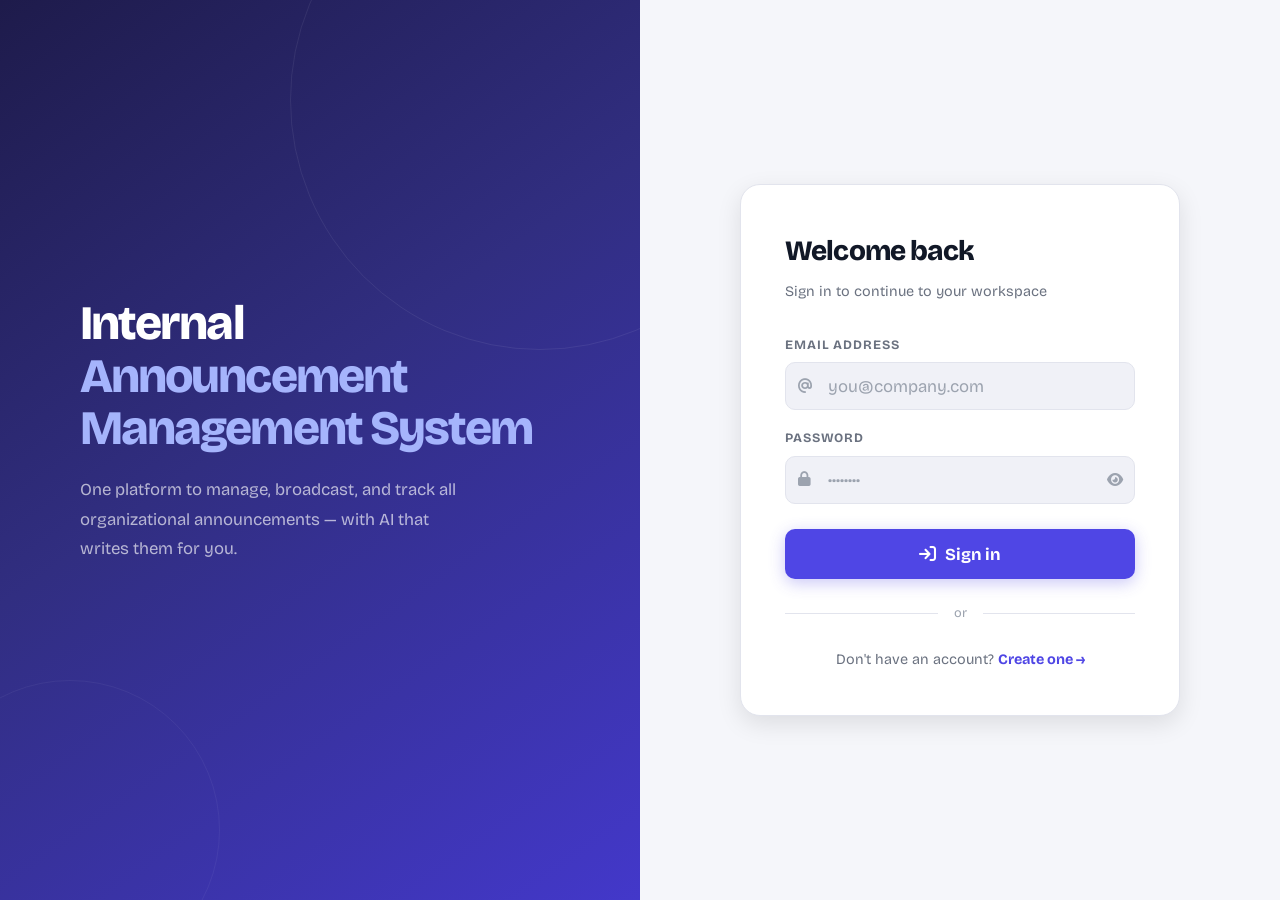
==== commit f0bad0d6: "web ui text changes" ====
--- a/index.html
+++ b/index.html
@@ -13,19 +13,10 @@
 
 <!-- Left decorative panel -->
 <div class="auth-left">
-  <div class="auth-brand">
-    <div class="brand-mark">N</div>
-    <span class="brand-name">Nexus</span>
-  </div>
+
   <div class="auth-hero">
-    <h1>Your team.<br><em>Always informed.</em></h1>
+    <h1>Internal<br><em>Announcement Management System</em></h1>
     <p>One platform to manage, broadcast, and track all organizational announcements — with AI that writes them for you.</p>
-    <ul class="feature-list">
-      <li><i class="fas fa-bolt"></i> Instant announcement broadcasts</li>
-      <li><i class="fas fa-shield-halved"></i> Role-based access control</li>
-      <li><i class="fas fa-sparkles"></i> AI-powered content generation</li>
-      <li><i class="fas fa-calendar-check"></i> Smart expiry management</li>
-    </ul>
   </div>
 </div>
 
